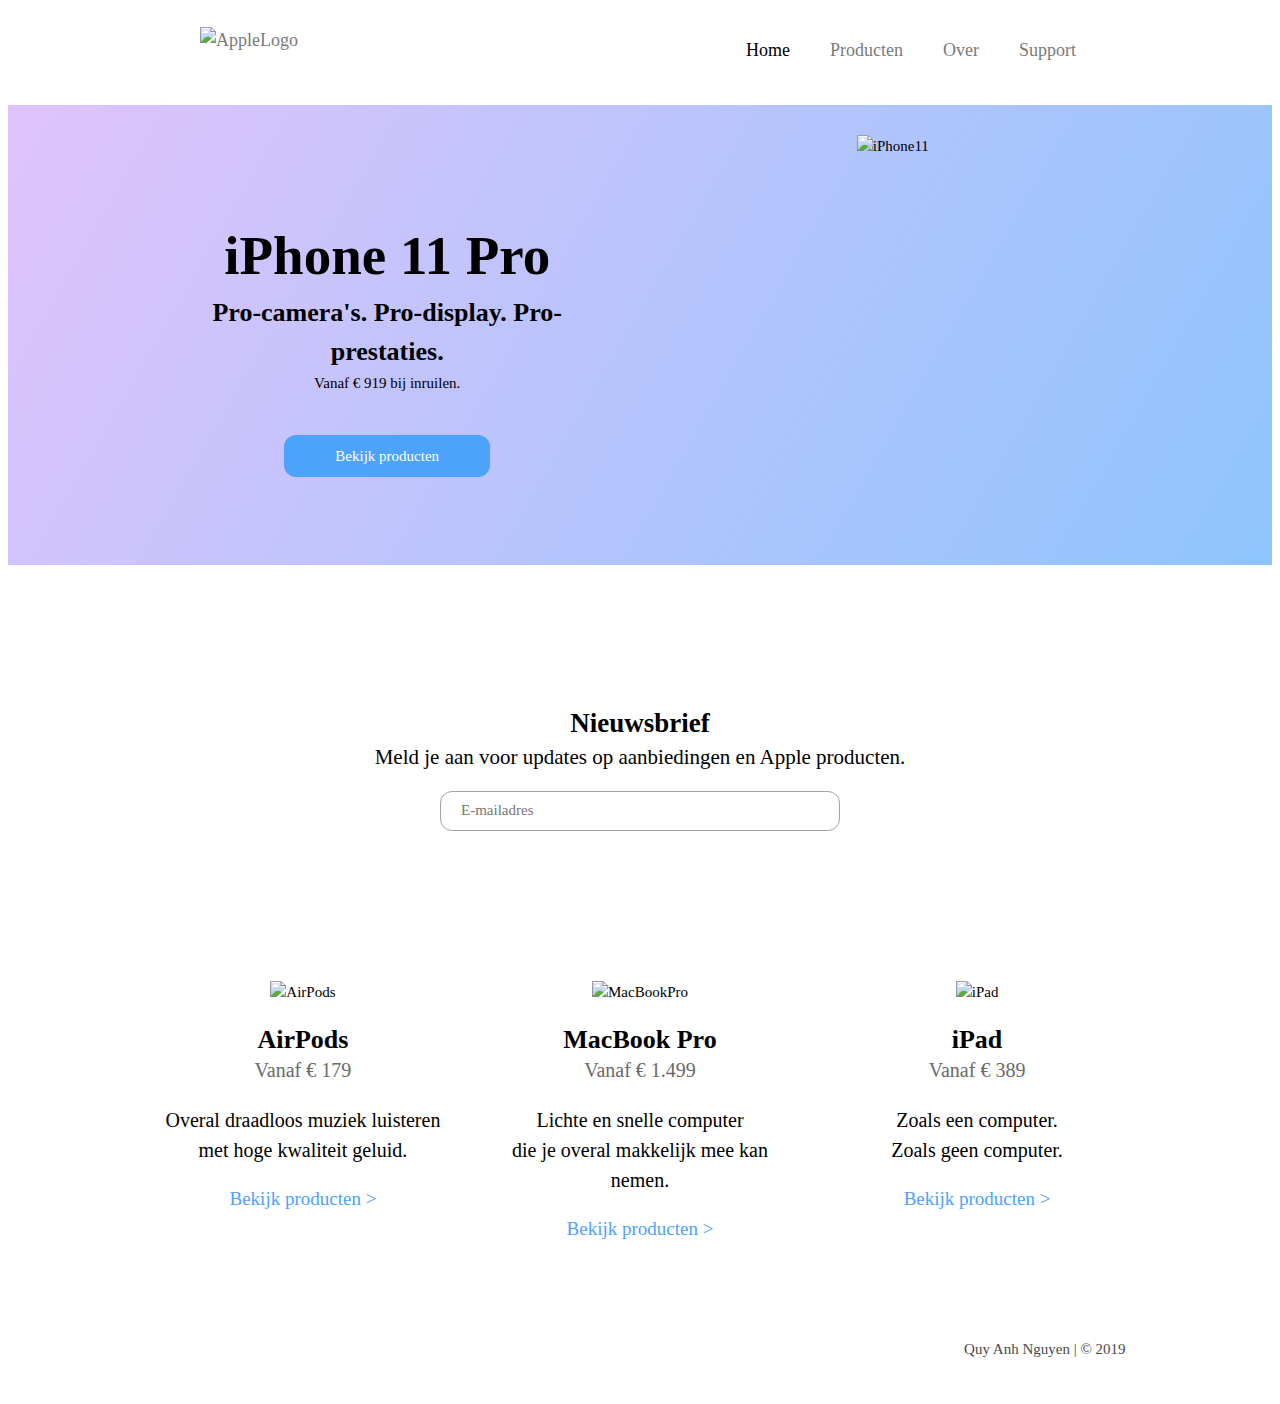
==== index.html @ 7bf98da4 "Add files via upload" ====
<!DOCTYPE html>
<html lang='nl'>
<head>
	<meta charset="UTF-8">
	<meta name="viewport" content="width=device-width, initial-scale=1.0">
	<title>Apple</title>
	<link href="https://fonts.googleapis.com/css?family=Quicksand:300,400,500,600,700&display=swap" rel="stylesheet">
	<link href="//db.onlinewebfonts.com/c/0b51833ff62e4af8acb5fd3e2bf59e97?family=SF+Pro+Display" rel="stylesheet" type="text/css"/>
	<link href = "style.css" rel="STYLESHEET" type="text/css">
	<link rel="shortcut icon" type="image/x-icon" href="media/icon.png" />
</head>

<body>
	<div class="sticky">
		<header>
			<div class='container'>
				<div id="logo">
					<a href="index.html"><img src="media/apple.png" width=50 alt=AppleLogo></a>
				</div>
				<nav>
					<ul>
						<li class="actief"><a href="index.html">Home</a></li>
						<li><a href="producten.html">Producten</a></li>
						<li><a href="over.html">Over</a></li>
						<li><a href="support.html">Support</a></li>
					</ul>
				</nav>
			</div>
		</header>
	</div>

	<div class="content">

		<section id="front">
			<div class="container">
				<div class="box">
					<h1>iPhone 11 Pro</h1>
					<h2>Pro-camera's. Pro-display. Pro-prestaties.</h2>
					<p>Vanaf € 919 bij inruilen.</p>
					<a href="producten.html#iphone" class="front-knop">Bekijk producten</a>
				</div>
				<div class="box">
					<img src="media/iphone-11-white.png" height=400 alt=iPhone11>
				</div>
			</div>
		</section>

		<section id="nieuwsbrief">
			<div class="container">
				<h1>Nieuwsbrief</h1>
				<h2>Meld je aan voor updates op aanbiedingen en Apple producten.</h2>
				<form>
					<input type="email" placeholder="E-mailadres">
				</form>
			</div>
		</section>

		<section id="aanbevolen">
			<div class="container">
				<div class="box">
					<img src="media/airpods/airpods.png" alt=AirPods>
					<h1>AirPods</h1>
					<h2>Vanaf € 179</h2>
					<p>Overal draadloos muziek luisteren <br>met hoge kwaliteit geluid.</p>
					<a href="producten.html#airpods" class="producten-knop">Bekijk producten ></a>
				</div>

				<div class="box">
					<img src="media/mac/macbook-pro.png" alt=MacBookPro>
					<h1>MacBook Pro</h1>
					<h2>Vanaf € 1.499</h2>
					<p>Lichte en snelle computer <br>die je overal makkelijk mee kan nemen.</p>
					<a href="producten.html#mac" class="producten-knop">Bekijk producten ></a>
				</div>


				<div class="box">
					<img src="media/ipad/ipad.png" alt=iPad>
					<h1>iPad</h1>
					<h2>Vanaf € 389</h2>
					<p>
						Zoals een computer.<br>
						Zoals geen computer.
					</p>
					<a href="producten.html#ipad" class="producten-knop">Bekijk producten ></a>
				</div>
			</div>
		</section>

	</div>

	<footer>
		<p>Quy Anh Nguyen | &copy; 2019</p>
	</footer>



</body>

</html>
---- style.css ----
@font-face {
  src: url(media/fonts/sf/SFProDisplay-Bold.woff);
  font-family: SFBold;
}

@font-face {
  src: url(media/fonts/sf/SFProDisplay-Medium.woff);
  font-family: SFMedium;
}

@font-face {
  src: url(media/fonts/sf/SFProDisplay-Light.woff);
  font-family: SFLight;
}

@font-face {
  src: url(media/fonts/sf/SFProDisplay-Regular.woff);
  font-family: SFRegular;
}

@font-face {
  src: url(media/fonts/sf/SFProDisplay-Ultralight.woff);
  font-family: SFUltraLight;
}

* {
  box-sizing: border-box;
  scroll-behavior: smooth;
}

html {
  scroll-behavior: smooth;
}

body {
  font-family: SFRegular;
  font-size: 15px;
  line-height: 1.5;
  padding: 0;
  background-color: #fff;
  text-align: center;
}

.container {
  width: 80%;
  margin: auto;
  overflow: hidden;
}

.sticky {
  position: fixed;
  top: 0;
  width: 100%
}

.sticky + .content {
  padding-top: 97px;
}



header .container {
  width: 70%;
}

header {
  background: #fff;
  color: #000;
  padding-top: 27px;
  min-height: 70px;
  padding-bottom: 20px;
  display: flex;
  opacity: 100%;
}

header a {
  color: #7a7a7a;
  text-decoration: none;
  font-size: 18px;
}

header ul {
  margin: 0;
  padding: 0;
}

header li {
  float: left;
  display: inline;
  padding-right: 20px;
  padding-left: 20px;
}

header #logo {
  float: left;
}

header #logo img {
  margin: 0;
}

header #logo img:hover {
  transform: rotate(360deg);
  transition-duration: 0.45s
}

header nav {
  float: right;
  margin-top: 10px;
}

header .actief a {
  color: #000;
  font-family: SFBold;
}

header a:hover {
  color: #000;
  transition-duration: 0.25s;
}


#front .container {
  width: 80%;
}

#front {
  min-height:460px;
  background-image: linear-gradient(120deg, #e0c3fc 0%, #8ec5fc 100%);
  color: #000;
}

#front .box {
  float: left;
  width: 50%;
  text-align: center;
  padding: 30px;
}

#front h1 {
  margin-top: 80px;
  font-size: 55px;
  margin-bottom: 10px;
}

#front h2 {
  font-size: 26px;
  margin-top: -15px;
}

#front p {
  font-size: 15px;
  margin-top: -20px;
  margin-bottom: 40px;
}

#front .front-knop {
	background-color: #4da2fc;
	border-radius: 12px;
	border: 2px solid #4da2fc;
	display: inline-block;
	cursor: pointer;
	color: #ffffff;
	font-family: SFMedium;
	font-size: 15px;
	padding: 8px 49px;
	text-decoration: none;
}
#front .front-knop:hover {
	background-color: transparent;
  color: #4da2fc;
  transition-duration: 0.35s;
}



#nieuwsbrief {
  padding: 120px;
  color: #000;
}

#nieuwsbrief h1 {
  text-align: center;
  font-family: SFRegular;
  font-size: 27px;
}

#nieuwsbrief h2 {
  text-align: center;
  font-family: SFLight;
  font-size: 21px;
  font-weight: 500;
  margin-top: -20px;
}

#nieuwsbrief form {
  display: inline-block;
  width: 400px;
  height: 40px;
  background: #fff;
  border-radius: 12px;
}

#nieuwsbrief input[type="email"]{
  padding: 0 20px;
  height: 40px;
  width: 400px;
  border-radius: 12px;
  border: 1px solid #a3a3a3;
  background: none;
  outline: none;
  font-size: 15px;
  font-family: SFRegular;
  padding-right: 80px;
}

#nieuwsbrief input:focus {
  border: 2px solid #4da2fc;
}



#aanbevolen {
  margin-top: 20px;
}

#aanbevolen .box {
  float: left;
  text-align: center;
  width: 33.33333333%;
  padding: 10px;
}

#aanbevolen .box img {
  width: 200px;
}

#aanbevolen h1 {
  font-size: 26px;
}

#aanbevolen h2 {
  font-size: 20px;
  color: #6a6a6a;
  font-family: SFLight;
  font-weight: 500;
  margin-top: -22px;
}

#aanbevolen p {
  font-size: 20px;
}

#aanbevolen a {
  color: #4da2fc;
  text-decoration: none;
  font-size: 19px;
}

#aanbevolen a:hover {
  color: #007cff;
  transition-duration: 0.35s;
}



#producten {
  margin-top: 20px;
  margin-bottom: 60px;
}

#producten .box {
  float: left;
  text-align: center;
  width: 33.33333333%;
  padding: 10px 0 80px;
}

#producten .box img {
  width: 200px;
}

#producten hr {
  color: #FFF;
}

#producten h1 {
  text-align: left;
  font-family: SFLight;
  font-weight: 500;
  color: #8a8a8a;
}

#producten h2 {
  font-size: 26px;
}

#producten h3 {
  font-size: 20px;
  color: #6a6a6a;
  font-family: SFLight;
  font-weight: 500;
  margin-top: -22px;
}

#producten p {
  font-size: 16px;
  text-align: left;
  color: #8a8a8a;
}

#producten a {
  color: #4da2fc;
  text-decoration: none;
  font-size: 19px;
}

#producten a:hover {
  color: #007cff;
  transition-duration: 0.35s;
}



footer {
  width: 90%;
  padding: 20px;
  margin-top: 50px;
  color: #4a4a4a;
  background-color: #ffffff;
  text-align: right;
}


@media(max-width: 768px) {
  header #logo,
  header nav,
  header nav li {
    float: none;
    width: 100%;
  }

  .sticky + .content {
    padding-top: 164px;
  }

  header #logo img {
    margin-left: -15px;
  }

  header nav {
    margin-top: 20px;
  }

  header ul li a {
    font-size: 16px;
    margin-left: -15px;
  }

  header {
    padding-bottom: 20px;
  }

  #front .box {
    float: none;
    width: 100%;
  }

  #front h1 {
    font-size: 37px;
    margin-bottom: 20px;
    margin-top: 40px;
  }

  #front h2 {
    font-size: 20px;
    line-height: 20px;
    margin-bottom: 36px;
  }

  #front img {
    width: 90%;
    height: 90%;
    padding-bottom: 40px;
  }

  #nieuwsbrief {
    width: 100%;
    padding: 0;
    padding-top: 20px;
    padding-bottom: 20px;
  }

  #nieuwsbrief h1 {
    font-size: 25px;
  }

  #nieuwsbrief h2 {
    font-size: 17px;
    margin-bottom: 22px;
  }

  #nieuwsbrief form {
    width: 90%;
  }

  #nieuwsbrief input[type="email"]{
    width: 90%;
  }

  #aanbevolen .box {
    width: 100%;
  }

  #producten .box {
    width: 100%;
  }

  footer {
    width: 100%;
  }

}

@media(max-width: 1024px) {
  footer {
    width: 95%;
  }
}
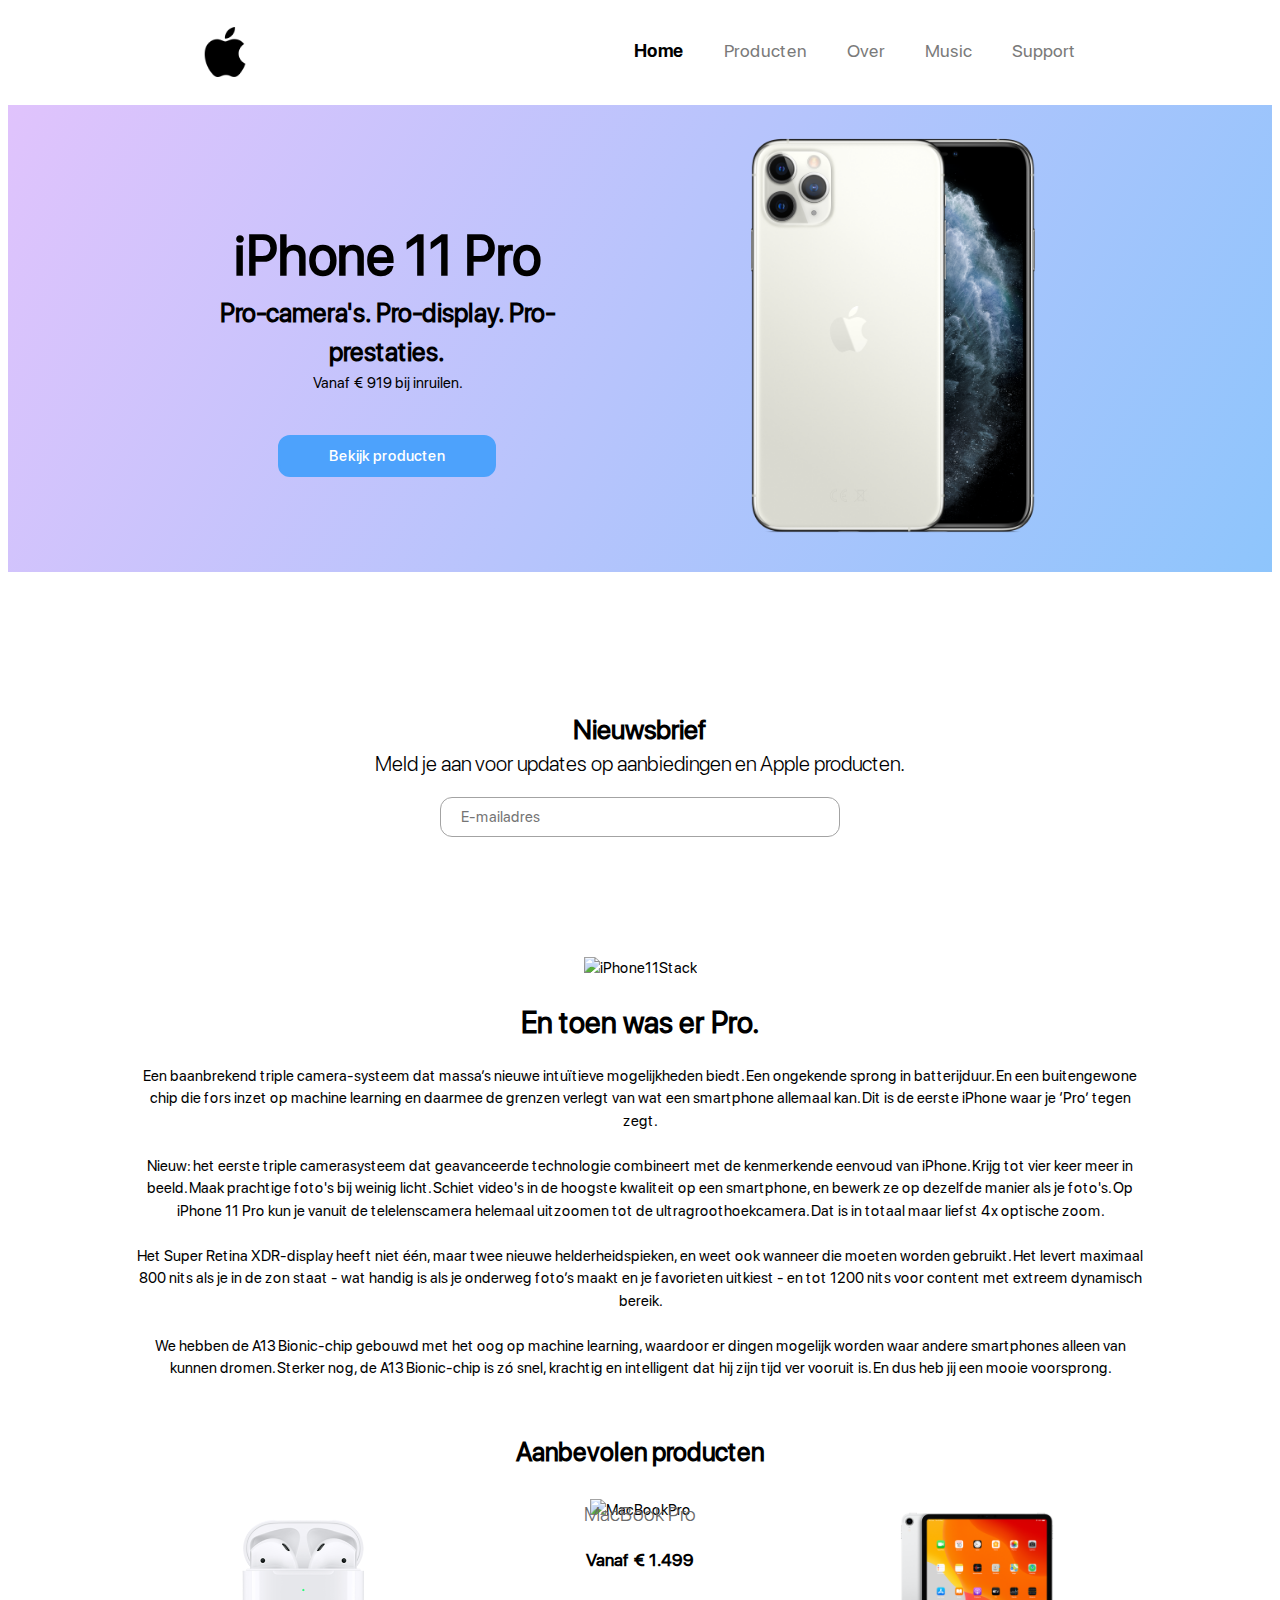
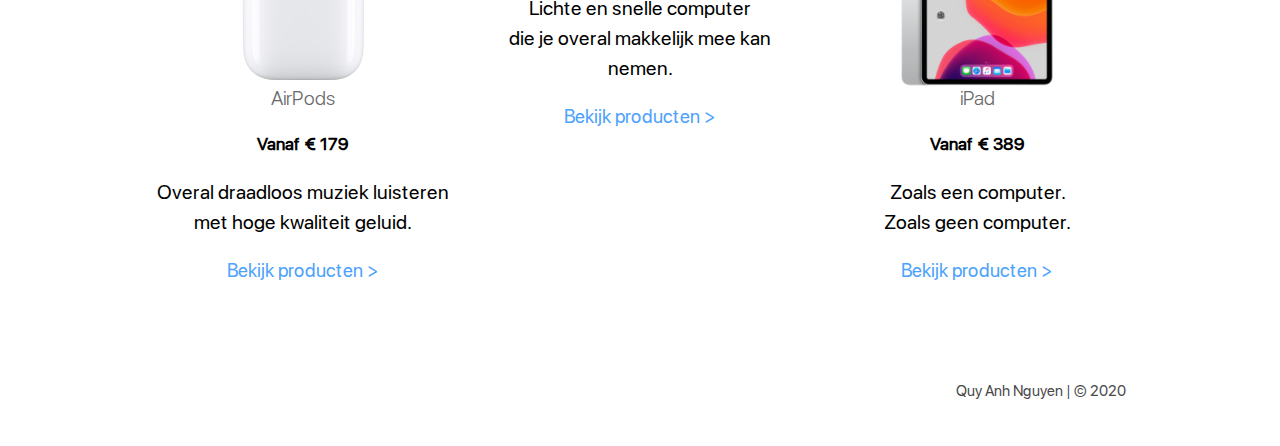
==== commit 1b8ee955: "Update index.html" ====
--- a/index.html
+++ b/index.html
@@ -15,13 +15,14 @@
 		<header>
 			<div class='container'>
 				<div id="logo">
-					<a href="index.html"><img src="media/apple.png" width=50 alt=AppleLogo></a>
+					<a href="index.html"><img src="media/apple.png" width=50 alt="AppleLogo"></a>
 				</div>
 				<nav>
 					<ul>
 						<li class="actief"><a href="index.html">Home</a></li>
 						<li><a href="producten.html">Producten</a></li>
 						<li><a href="over.html">Over</a></li>
+						<li><a href="music.html">Music</a></li>
 						<li><a href="support.html">Support</a></li>
 					</ul>
 				</nav>
@@ -40,7 +41,7 @@
 					<a href="producten.html#iphone" class="front-knop">Bekijk producten</a>
 				</div>
 				<div class="box">
-					<img src="media/iphone-11-white.png" height=400 alt=iPhone11>
+					<img src="media/iphone-11-white.png" height=400 alt="iPhone11">
 				</div>
 			</div>
 		</section>
@@ -55,29 +56,65 @@
 			</div>
 		</section>
 
+		<section id="front-info">
+			<div class="container">
+				<div class=box>
+					<img src="media/iphone-11-stack.jpg" height=560 alt="iPhone11Stack">
+				</div>
+
+				<div class="box">
+					<h1>En toen was er Pro.</h1>
+					<p>
+						Een baanbrekend triple camera-systeem dat massa’s nieuwe intuïtieve mogelijk­heden biedt.
+						Een ongekende sprong in batterijduur. En een buitengewone chip die fors
+						inzet op machine learning en daarmee de grenzen verlegt van wat een smartphone
+						allemaal kan. Dit is de eerste iPhone waar je ‘Pro’ tegen zegt.
+						<br><br>
+						Nieuw: het eerste triple camerasysteem dat geavanceerde technologie combineert
+						met de kenmerkende eenvoud van iPhone. Krijg tot vier keer meer in beeld. Maak prachtige
+						foto's bij weinig licht. Schiet video's in de hoogste kwaliteit op een smartphone,
+						en bewerk ze op dezelfde manier als je foto's. Op iPhone 11 Pro kun je vanuit de
+						telelens­camera helemaal uitzoomen tot de ultragroothoek­camera. Dat is in totaal
+						maar liefst 4x optische zoom.
+						<br><br>
+						Het Super Retina XDR-display heeft niet één, maar twee nieuwe helderheids­pieken,
+						en weet ook wanneer die moeten worden gebruikt. Het levert maximaal 800 nits
+						als je in de zon staat - wat handig is als je onderweg foto’s maakt en je
+						favorieten uitkiest - en tot 1200 nits voor content met extreem dynamisch bereik.
+						<br><br>
+						We hebben de A13 Bionic-chip gebouwd met het oog op machine learning,
+						waardoor er dingen mogelijk worden waar andere smart­phones alleen van
+						kunnen dromen. Sterker nog, de A13 Bionic-chip is zó snel, krachtig en
+						intelligent dat hij zijn tijd ver vooruit is. En dus heb jij een mooie voorsprong.
+					</p>
+				</div>
+			</div>
+		</section>
+
 		<section id="aanbevolen">
 			<div class="container">
+				<h1>Aanbevolen producten</h1>
 				<div class="box">
-					<img src="media/airpods/airpods.png" alt=AirPods>
-					<h1>AirPods</h1>
-					<h2>Vanaf € 179</h2>
+					<img src="media/airpods/airpods.png" alt="AirPods">
+					<h2>AirPods</h2>
+					<h3>Vanaf € 179</h3>
 					<p>Overal draadloos muziek luisteren <br>met hoge kwaliteit geluid.</p>
 					<a href="producten.html#airpods" class="producten-knop">Bekijk producten ></a>
 				</div>
 
 				<div class="box">
-					<img src="media/mac/macbook-pro.png" alt=MacBookPro>
-					<h1>MacBook Pro</h1>
-					<h2>Vanaf € 1.499</h2>
+					<img src="media/mac/macbook-pro.png" alt="MacBookPro">
+					<h2>MacBook Pro</h2>
+					<h3>Vanaf € 1.499</h3>
 					<p>Lichte en snelle computer <br>die je overal makkelijk mee kan nemen.</p>
 					<a href="producten.html#mac" class="producten-knop">Bekijk producten ></a>
 				</div>
 
 
 				<div class="box">
-					<img src="media/ipad/ipad.png" alt=iPad>
-					<h1>iPad</h1>
-					<h2>Vanaf € 389</h2>
+					<img src="media/ipad/ipad.png" alt="iPad">
+					<h2>iPad</h2>
+					<h3>Vanaf € 389</h3>
 					<p>
 						Zoals een computer.<br>
 						Zoals geen computer.
@@ -90,7 +127,7 @@
 	</div>
 
 	<footer>
-		<p>Quy Anh Nguyen | &copy; 2019</p>
+		<p>Quy Anh Nguyen | &copy; 2020</p>
 	</footer>
 
 
